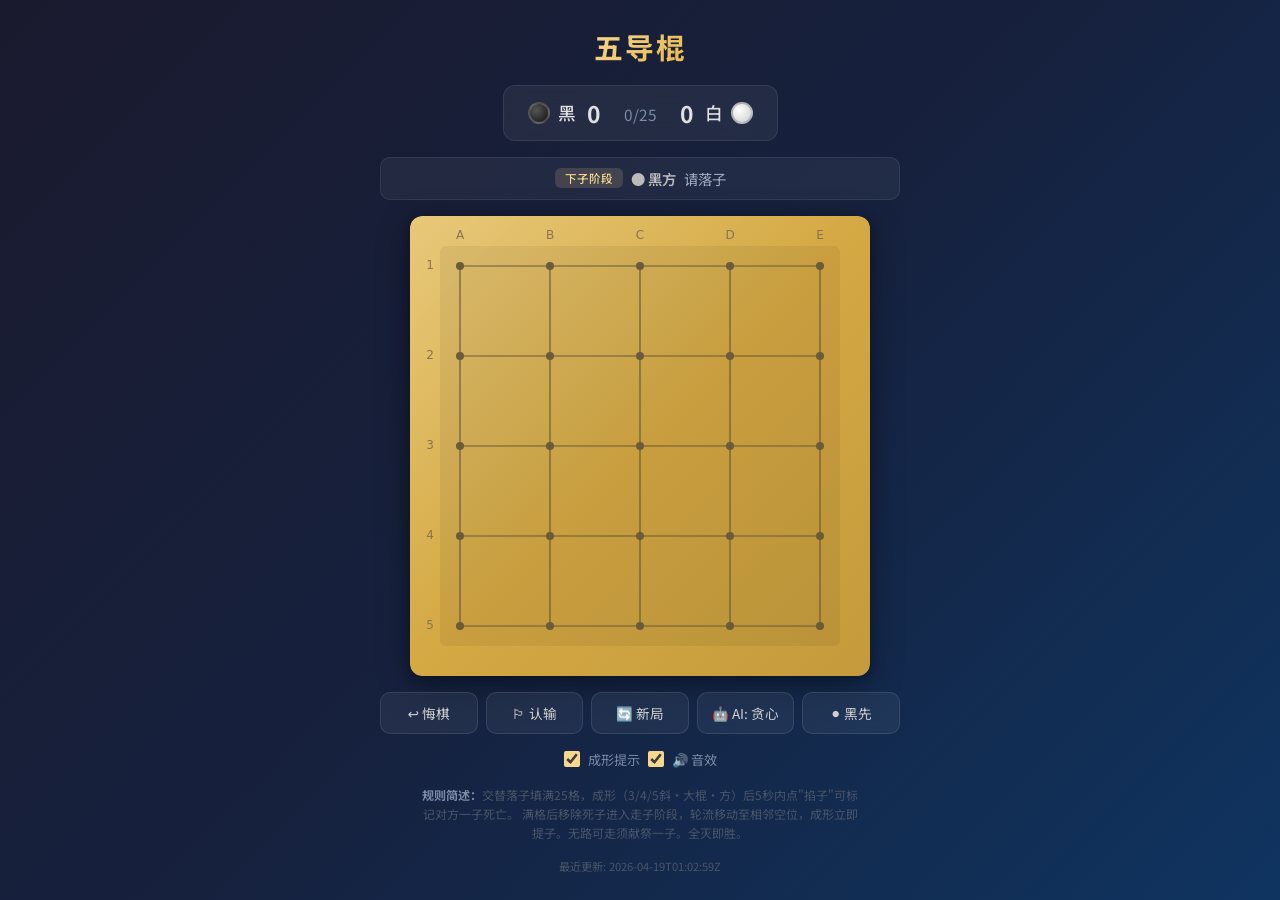
==== index.html @ 0c334ce9 "fix(ui): Improve mobile layout and add update timestamp - Align content to top on mobile to reduce h" ====
<!DOCTYPE html>
<html lang="zh">
<head>
  <meta charset="UTF-8">
  <meta name="viewport" content="width=device-width, initial-scale=1.0">
  <title>五导棍</title>
  <link rel="stylesheet" href="src/css/style.css">
</head>
<body>
  <div class="container">
    <div class="header">
      <h1>五导棍</h1>
      <div class="subtitle"></div>
    </div>

    <div class="score-panel">
      <div class="score-side">
        <span class="piece-icon black"></span>
        <span>黑</span>
        <span class="count" id="count-b">0</span>
      </div>
      <div class="score-divider">
        <span class="move-info" id="move-count">0/25</span>
      </div>
      <div class="score-side">
        <span class="count" id="count-w">0</span>
        <span>白</span>
        <span class="piece-icon white"></span>
      </div>
    </div>

    <div id="status">
      <span class="phase-tag">下子阶段</span>
      <span class="turn-indicator turn-black">● 黑方</span>
      <span class="status-msg">请落子</span>
    </div>

    <canvas id="board"></canvas>
    <div id="winner-overlay" onclick="this.classList.remove('show')"></div>
    <div id="phase-overlay"></div>

    <button id="btn-claim" onclick="Board.pauseTimer()">
      <div id="timer-fill"></div>
      <span class="claim-text">🎯 请掐子！</span>
    </button>

    <div class="controls">
      <button onclick="Board.undoMove()">↩ 悔棋</button>
      <button onclick="Board.surrender()">🏳 认输</button>
      <button onclick="Board.newGame()">🔄 新局</button>
      <select id="ai-select" onchange="Board.setAI(this.value)">
        <option value="">👥 双人对战</option>
        <option value="random">🤖 AI: 随机</option>
        <option value="greedy" selected>🤖 AI: 贪心</option>
        <option value="minimax">🤖 AI: 极小极大</option>
        <option value="mcts">🤖 AI: 蒙特卡洛</option>
        <option value="negamax">🤖 AI: 深度搜索</option>
      </select>
      <select id="first-select" onchange="Board.setFirst(this.value)">
        <option value="B">⚫ 黑先</option>
        <option value="W">⚪ 白先</option>
      </select>
    </div>

    <div class="toggle-row">
      <input type="checkbox" id="hints-toggle" checked onchange="Board.setHints(this.checked)">
      <label for="hints-toggle">成形提示</label>
      <input type="checkbox" id="sound-toggle" checked onchange="Board.setSound(this.checked)">
      <label for="sound-toggle">🔊 音效</label>
    </div>

    <div class="rules">
      <b>规则简述：</b>交替落子填满25格，成形（3/4/5斜·大棍·方）后5秒内点"掐子"可标记对方一子死亡。
      满格后移除死子进入走子阶段，轮流移动至相邻空位，成形立即提子。无路可走须献祭一子。全灭即胜。
    </div>

    <div class="update-time">最近更新: 2026-04-19T01:02:59Z</div>
  </div>

  <script src="src/js/formation.js"></script>
  <script src="src/js/game.js"></script>
  <script src="src/js/ai/eval.js"></script>
  <script src="src/js/ai/random.js"></script>
  <script src="src/js/ai/greedy.js"></script>
  <script src="src/js/ai/minimax.js"></script>
  <script src="src/js/ai/mcts.js"></script>
  <script src="src/js/ai/negamax.js"></script>
  <script src="src/js/ai/ai.js"></script>
  <script src="src/js/sound.js"></script>
  <script src="src/js/board.js"></script>
  <script>Board.init(document.getElementById('board'));</script>
</body>
</html>
---- src/css/style.css ----
@import url('https://fonts.googleapis.com/css2?family=Noto+Sans+SC:wght@400;500;700&display=swap');

* { margin: 0; padding: 0; box-sizing: border-box; }

body {
  font-family: 'Noto Sans SC', 'SF Pro', system-ui, sans-serif;
  background: linear-gradient(135deg, #1a1a2e 0%, #16213e 50%, #0f3460 100%);
  color: #e0e0e0;
  min-height: 100vh;
  display: flex;
  justify-content: center;
  align-items: center;
  padding: 20px;
}

.container {
  display: flex;
  flex-direction: column;
  align-items: center;
  gap: 16px;
  max-width: 520px;
  width: 100%;
}

/* Header */
.header {
  text-align: center;
}
.header h1 {
  font-size: 1.8em;
  font-weight: 700;
  background: linear-gradient(135deg, #f5d78e, #e8b84b);
  -webkit-background-clip: text;
  -webkit-text-fill-color: transparent;
  letter-spacing: 2px;
}
.header .subtitle {
  font-size: 0.85em;
  color: #7a8ba6;
  margin-top: 2px;
}

/* Score panel */
.score-panel {
  display: flex;
  align-items: center;
  gap: 20px;
  background: rgba(255,255,255,0.06);
  border: 1px solid rgba(255,255,255,0.08);
  border-radius: 12px;
  padding: 10px 24px;
  backdrop-filter: blur(10px);
}
.score-side {
  display: flex;
  align-items: center;
  gap: 8px;
  font-size: 1.1em;
  font-weight: 500;
}
.score-side .piece-icon {
  width: 22px; height: 22px;
  border-radius: 50%;
  display: inline-block;
  border: 2px solid rgba(255,255,255,0.2);
}
.piece-icon.black { background: radial-gradient(circle at 35% 35%, #555, #111); }
.piece-icon.white { background: radial-gradient(circle at 35% 35%, #fff, #ccc); border-color: rgba(0,0,0,0.2); }
.score-side .count { font-size: 1.3em; font-weight: 700; min-width: 20px; text-align: center; }
.score-divider { color: #4a5568; font-size: 1.2em; }
.move-info { font-size: 0.8em; color: #7a8ba6; }

/* Status bar */
#status {
  background: rgba(255,255,255,0.05);
  border: 1px solid rgba(255,255,255,0.08);
  border-radius: 10px;
  padding: 10px 18px;
  font-size: 0.9em;
  min-height: 42px;
  display: flex;
  align-items: center;
  gap: 8px;
  flex-wrap: wrap;
  width: 100%;
  justify-content: center;
}
.phase-tag {
  background: rgba(245,215,142,0.15);
  color: #f5d78e;
  padding: 2px 10px;
  border-radius: 6px;
  font-size: 0.8em;
  font-weight: 500;
}
.turn-indicator {
  font-weight: 600;
}
.turn-black { color: #bbb; }
.turn-white { color: #fff; }
.status-msg { color: #a0aec0; }

/* Claim button with integrated timer */
#btn-claim {
  visibility: hidden;
  display: flex;
  align-items: center;
  justify-content: center;
  position: relative;
  overflow: hidden;
  width: 100%;
  padding: 16px;
  border: none;
  border-radius: 12px;
  font-size: 1.15em;
  font-weight: 700;
  font-family: inherit;
  cursor: pointer;
  background: rgba(46,204,113,0.15);
  border: 2px solid rgba(46,204,113,0.4);
  color: #fff;
  transition: transform 0.1s;
}
#btn-claim #timer-fill {
  position: absolute;
  top: 0; left: 0;
  height: 100%;
  width: 100%;
  background: linear-gradient(135deg, #27ae60, #2ecc71);
  border-radius: 10px;
  transition: width 50ms linear;
  z-index: 0;
}
#btn-claim .claim-text {
  position: relative;
  z-index: 1;
  text-shadow: 0 1px 4px rgba(0,0,0,0.4);
}
#btn-claim.active {
  visibility: visible;
  animation: claimPulse 0.8s ease-in-out infinite alternate;
}
#btn-claim:hover { transform: scale(1.02); }
#btn-claim:active { transform: scale(0.98); }
@keyframes claimPulse {
  from { box-shadow: 0 4px 16px rgba(46,204,113,0.3); }
  to { box-shadow: 0 4px 28px rgba(46,204,113,0.6), 0 0 40px rgba(46,204,113,0.15); }
}

/* Canvas */
canvas {
  border-radius: 12px;
  box-shadow: 0 8px 32px rgba(0,0,0,0.4), 0 2px 8px rgba(0,0,0,0.2);
  cursor: pointer;
  max-width: 100%;
  height: auto !important;
  touch-action: none;
}

/* Winner overlay */
#winner-overlay {
  display: none;
  position: fixed;
  inset: 0;
  background: rgba(0,0,0,0.7);
  z-index: 100;
  justify-content: center;
  align-items: center;
  font-size: 3em;
  font-weight: 700;
  color: #f5d78e;
  text-shadow: 0 0 40px rgba(245,215,142,0.6), 0 4px 12px rgba(0,0,0,0.5);
  cursor: pointer;
}
#winner-overlay.show { display: flex; animation: winFadeIn 0.4s ease-out; }
@keyframes winFadeIn {
  from { opacity: 0; transform: scale(0.8); }
  to { opacity: 1; transform: scale(1); }
}

/* Phase transition overlay */
#phase-overlay {
  display: none;
  position: fixed;
  inset: 0;
  background: rgba(0,0,0,0.75);
  z-index: 100;
  justify-content: center;
  align-items: center;
  flex-direction: column;
  gap: 12px;
  font-weight: 700;
  color: #fff;
  text-shadow: 0 0 30px rgba(100,180,255,0.6), 0 4px 12px rgba(0,0,0,0.5);
  cursor: pointer;
}
#phase-overlay.show { display: flex; animation: phaseFadeIn 0.5s ease-out; }
#phase-overlay .phase-title { font-size: 2.8em; }
#phase-overlay .phase-sub { font-size: 1em; color: #a0c4ff; font-weight: 400; }
@keyframes phaseFadeIn {
  0% { opacity: 0; transform: scale(0.6); }
  60% { opacity: 1; transform: scale(1.05); }
  100% { transform: scale(1); }
}

/* Controls */
.controls {
  display: flex;
  gap: 8px;
  width: 100%;
  flex-wrap: wrap;
}
.controls button, .controls select {
  flex: 1;
  min-width: 80px;
  padding: 10px 14px;
  border: 1px solid rgba(255,255,255,0.1);
  border-radius: 10px;
  font-size: 0.85em;
  font-family: inherit;
  cursor: pointer;
  background: rgba(255,255,255,0.06);
  color: #d0d0d0;
  backdrop-filter: blur(10px);
  transition: background 0.2s, border-color 0.2s;
}
.controls button:hover, .controls select:hover {
  background: rgba(255,255,255,0.12);
  border-color: rgba(255,255,255,0.2);
}
.controls select { appearance: none; text-align: center; }
.controls select option { background: #1a1a2e; color: #e0e0e0; }

.toggle-row {
  display: flex;
  align-items: center;
  justify-content: center;
  gap: 8px;
  font-size: 0.82em;
  color: #7a8ba6;
}
.toggle-row input[type=checkbox] {
  accent-color: #f5d78e;
  width: 16px; height: 16px;
}

/* Rules */
.rules {
  font-size: 0.75em;
  color: #4a5568;
  line-height: 1.6;
  text-align: center;
  max-width: 460px;
  padding: 0 10px;
}
.rules b { color: #7a8ba6; }

.update-time {
  font-size: 0.7em;
  color: #4a5568;
}

/* Mobile responsive */
@media (max-width: 520px) {
  body { padding: 12px; align-items: flex-start; }
  .container { gap: 10px; }
  .header h1 { font-size: 1.4em; }
  .score-panel { padding: 8px 16px; gap: 14px; }
  #status { font-size: 0.82em; padding: 8px 12px; }
  #btn-claim { padding: 12px; font-size: 1em; }
  .controls button, .controls select { padding: 8px 10px; font-size: 0.8em; min-width: 60px; }
  .rules { font-size: 0.7em; }
}
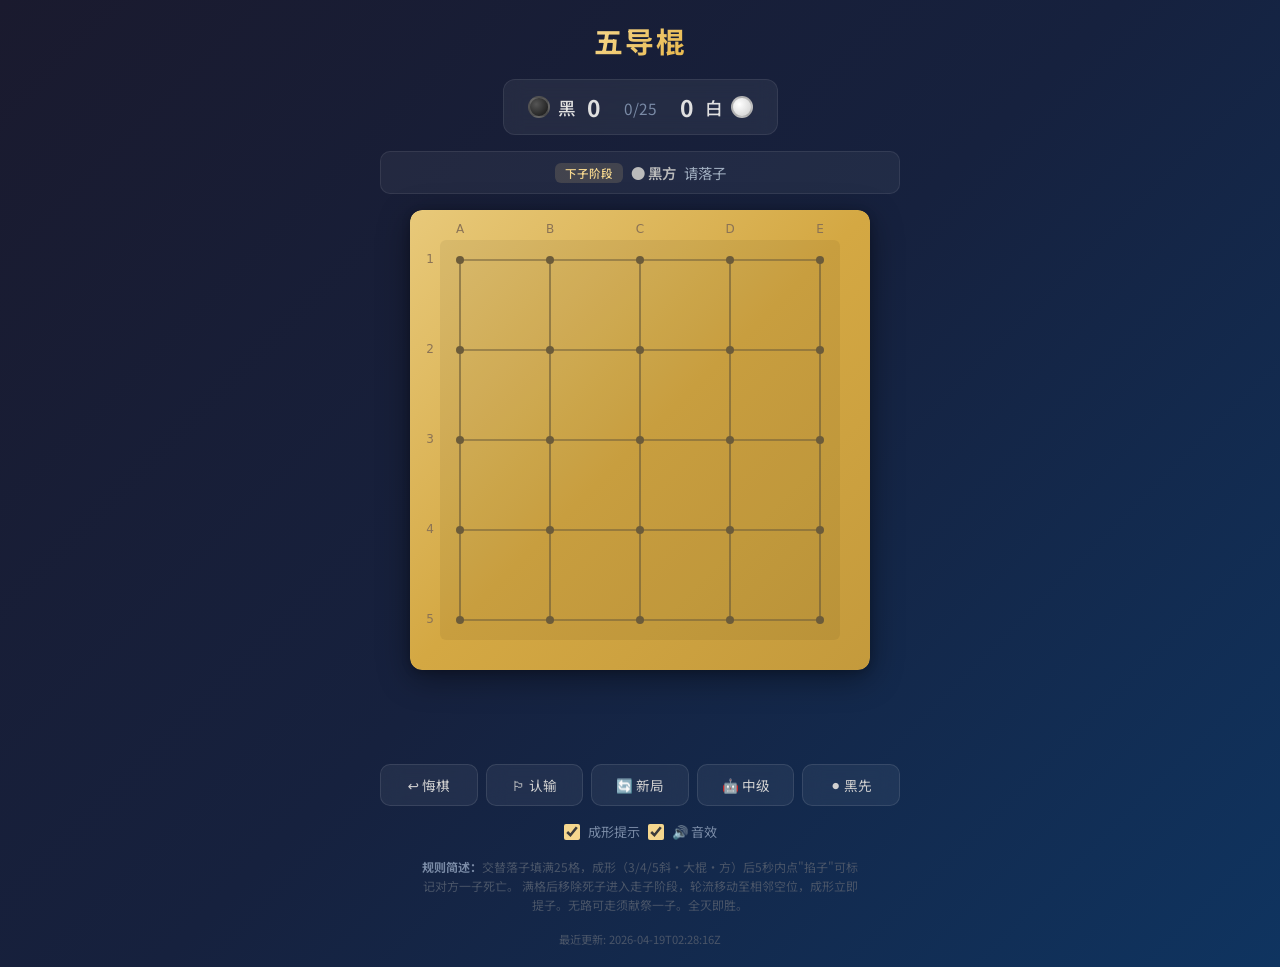
==== commit 37221d0d: "feat(ai): Rename AI levels to 初级/中级/高级/专家/大师" ====
--- a/index.html
+++ b/index.html
@@ -50,11 +50,11 @@
       <button onclick="Board.newGame()">🔄 新局</button>
       <select id="ai-select" onchange="Board.setAI(this.value)">
         <option value="">👥 双人对战</option>
-        <option value="random">🤖 AI: 随机</option>
-        <option value="greedy" selected>🤖 AI: 贪心</option>
-        <option value="minimax">🤖 AI: 极小极大</option>
-        <option value="mcts">🤖 AI: 蒙特卡洛</option>
-        <option value="negamax">🤖 AI: 深度搜索</option>
+        <option value="random">🤖 初级</option>
+        <option value="greedy" selected>🤖 中级</option>
+        <option value="minimax">🤖 高级</option>
+        <option value="mcts">🤖 专家</option>
+        <option value="negamax">🤖 大师</option>
       </select>
       <select id="first-select" onchange="Board.setFirst(this.value)">
         <option value="B">⚫ 黑先</option>
@@ -74,7 +74,7 @@
       满格后移除死子进入走子阶段，轮流移动至相邻空位，成形立即提子。无路可走须献祭一子。全灭即胜。
     </div>
 
-    <div class="update-time">最近更新: 2026-04-19T01:02:59Z</div>
+    <div class="update-time">最近更新: 2026-04-19T02:28:16Z</div>
   </div>
 
   <script src="src/js/formation.js"></script>
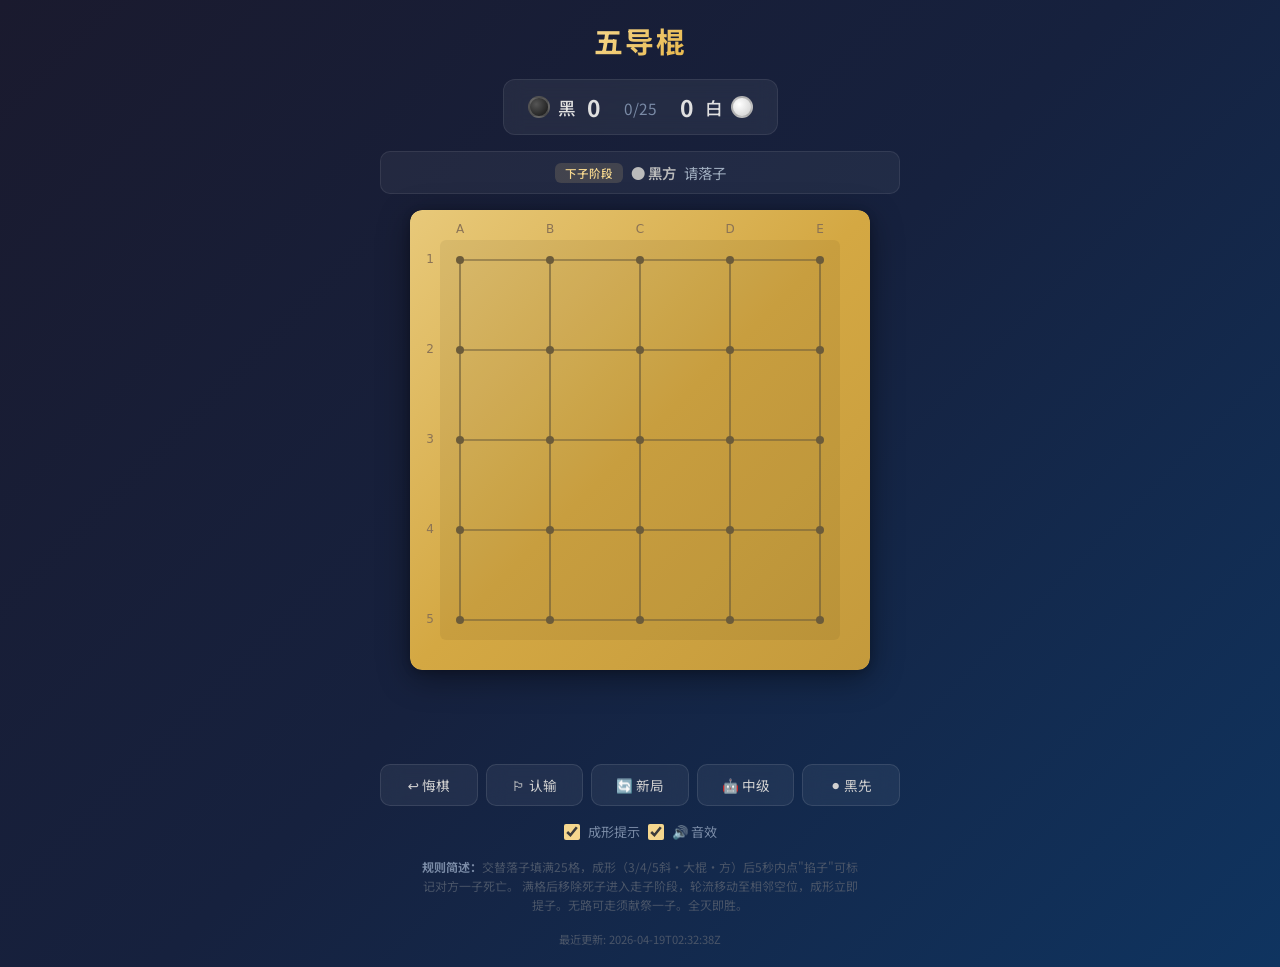
==== commit 986360fa: "fix(ai): Add pinch simulation to minimax/negamax/mcts search All three search algorithms now simulat" ====
--- a/index.html
+++ b/index.html
@@ -74,7 +74,7 @@
       满格后移除死子进入走子阶段，轮流移动至相邻空位，成形立即提子。无路可走须献祭一子。全灭即胜。
     </div>
 
-    <div class="update-time">最近更新: 2026-04-19T02:28:16Z</div>
+    <div class="update-time">最近更新: 2026-04-19T02:32:38Z</div>
   </div>
 
   <script src="src/js/formation.js"></script>
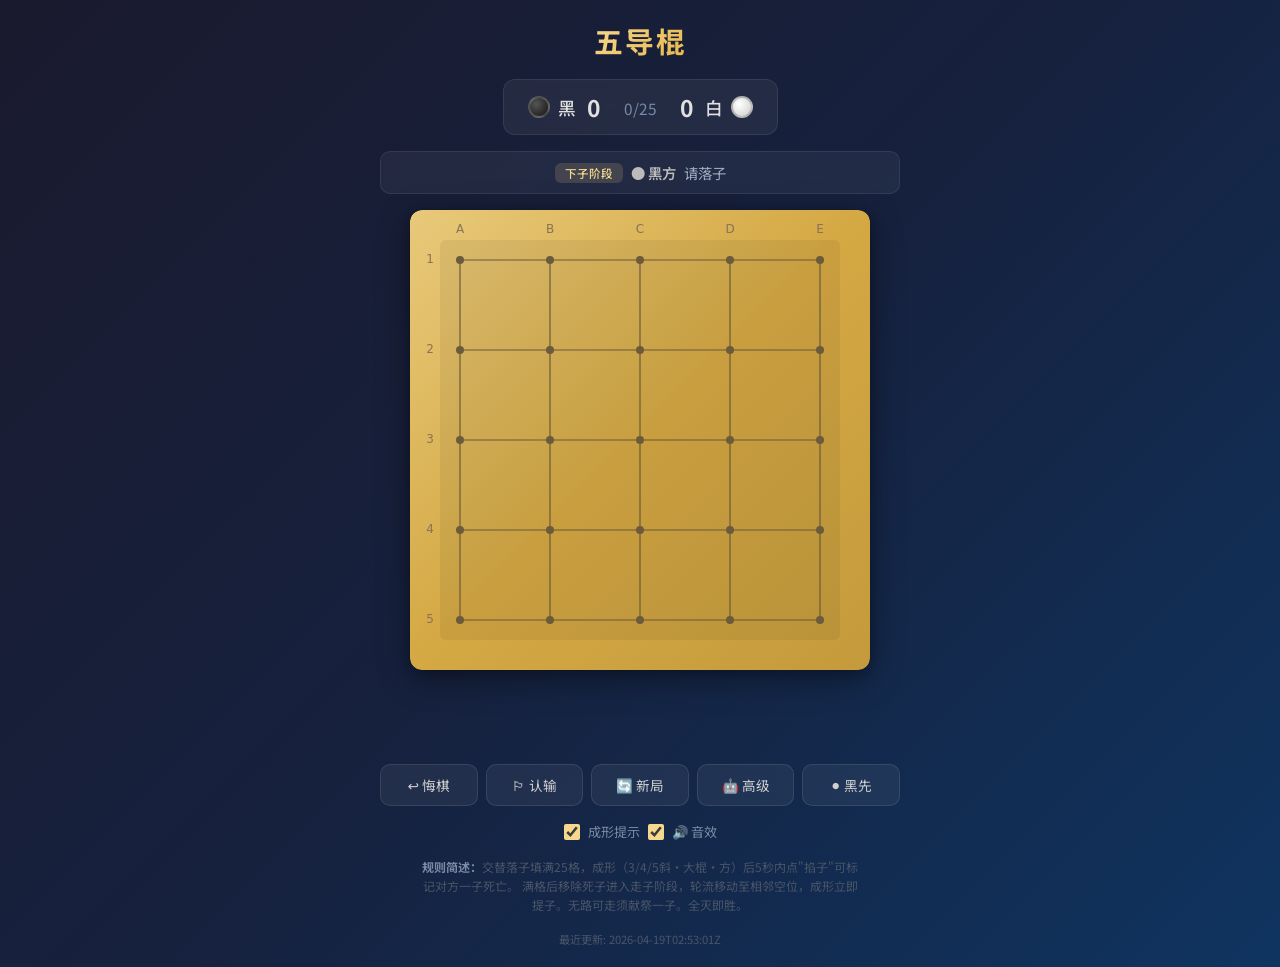
==== commit 7b48b02a: "fix(ai): Reorder AI levels by actual strength from tournament results Tournament results (6 games pe" ====
--- a/index.html
+++ b/index.html
@@ -51,10 +51,10 @@
       <select id="ai-select" onchange="Board.setAI(this.value)">
         <option value="">👥 双人对战</option>
         <option value="random">🤖 初级</option>
-        <option value="greedy" selected>🤖 中级</option>
-        <option value="minimax">🤖 高级</option>
+        <option value="negamax">🤖 中级</option>
+        <option value="greedy" selected>🤖 高级</option>
         <option value="mcts">🤖 专家</option>
-        <option value="negamax">🤖 大师</option>
+        <option value="minimax">🤖 大师</option>
       </select>
       <select id="first-select" onchange="Board.setFirst(this.value)">
         <option value="B">⚫ 黑先</option>
@@ -74,7 +74,7 @@
       满格后移除死子进入走子阶段，轮流移动至相邻空位，成形立即提子。无路可走须献祭一子。全灭即胜。
     </div>
 
-    <div class="update-time">最近更新: 2026-04-19T02:32:38Z</div>
+    <div class="update-time">最近更新: 2026-04-19T02:53:01Z</div>
   </div>
 
   <script src="src/js/formation.js"></script>
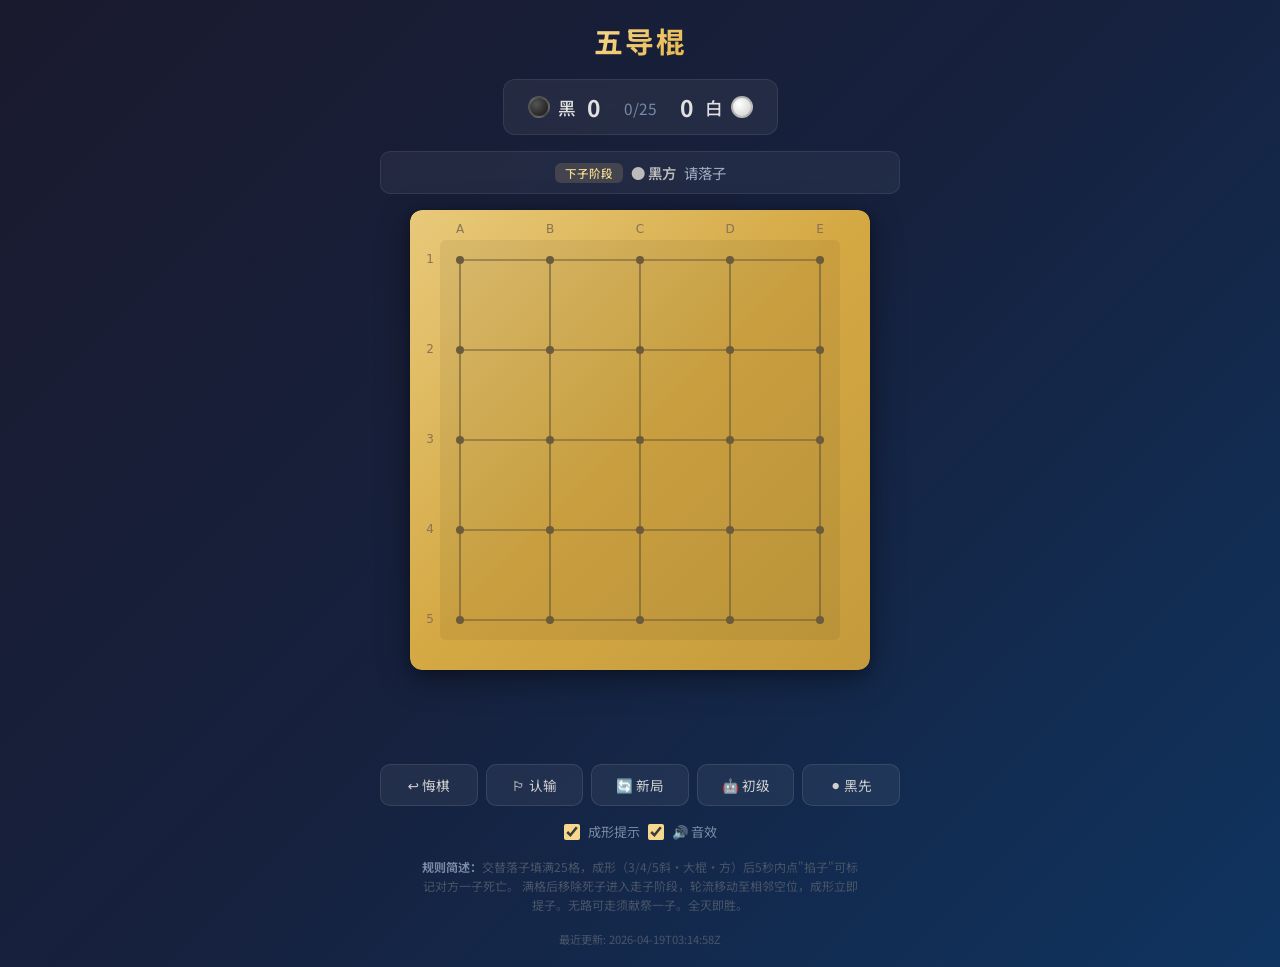
==== commit bb0531ec: "refactor(ai): Keep only top 3 AI levels: 初级/中级/高级 Remove Random and Negamax (weakest AIs). Remaining" ====
--- a/index.html
+++ b/index.html
@@ -50,11 +50,9 @@
       <button onclick="Board.newGame()">🔄 新局</button>
       <select id="ai-select" onchange="Board.setAI(this.value)">
         <option value="">👥 双人对战</option>
-        <option value="random">🤖 初级</option>
-        <option value="negamax">🤖 中级</option>
-        <option value="greedy" selected>🤖 高级</option>
-        <option value="mcts">🤖 专家</option>
-        <option value="minimax">🤖 大师</option>
+        <option value="greedy" selected>🤖 初级</option>
+        <option value="mcts">🤖 中级</option>
+        <option value="minimax">🤖 高级</option>
       </select>
       <select id="first-select" onchange="Board.setFirst(this.value)">
         <option value="B">⚫ 黑先</option>
@@ -74,7 +72,7 @@
       满格后移除死子进入走子阶段，轮流移动至相邻空位，成形立即提子。无路可走须献祭一子。全灭即胜。
     </div>
 
-    <div class="update-time">最近更新: 2026-04-19T02:53:01Z</div>
+    <div class="update-time">最近更新: 2026-04-19T03:14:58Z</div>
   </div>
 
   <script src="src/js/formation.js"></script>
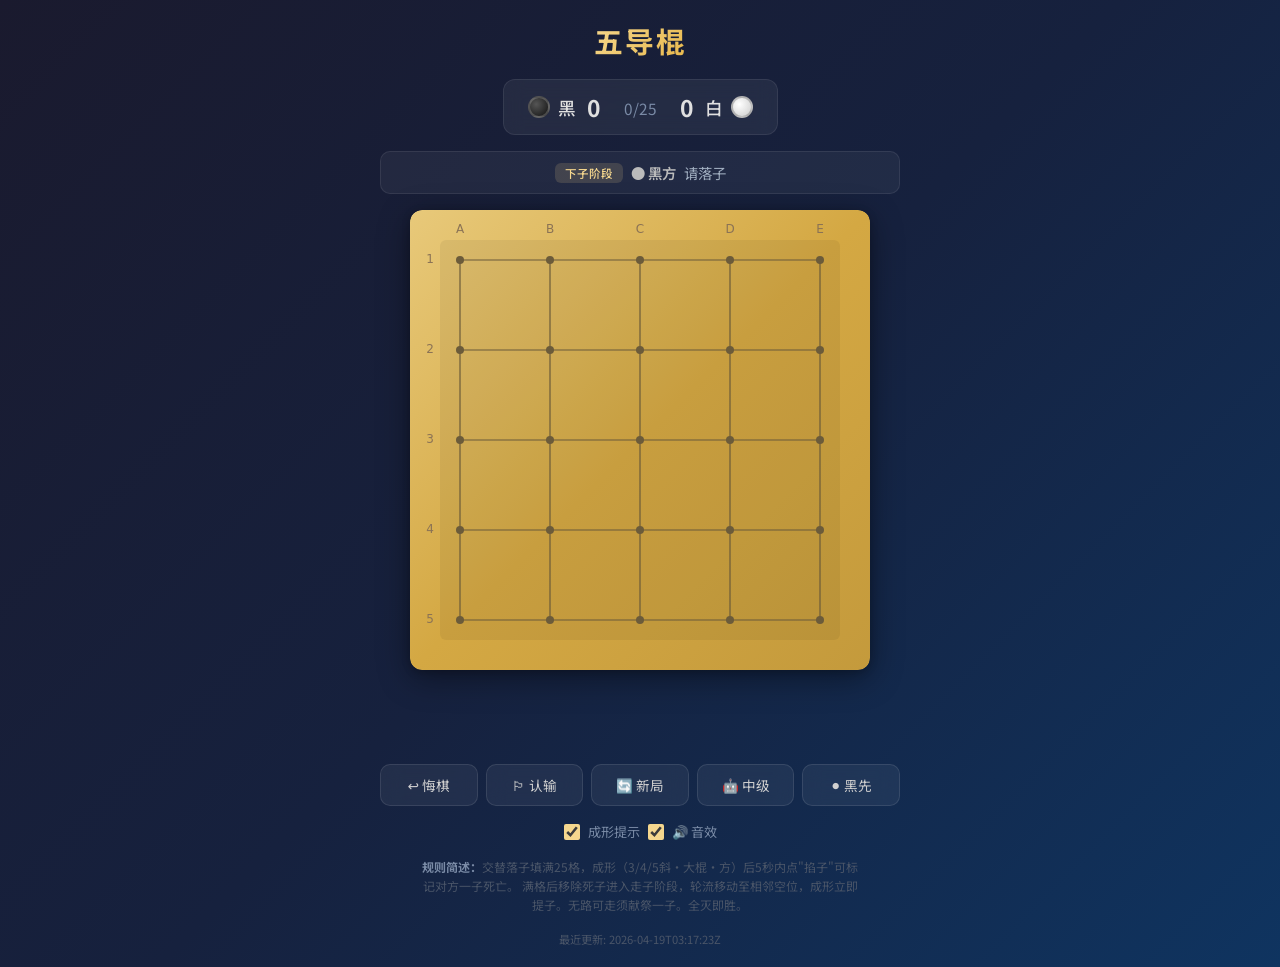
==== commit ed8ec5b0: "chore(ui): Default AI selection to 中级 (MCTS)" ====
--- a/index.html
+++ b/index.html
@@ -50,8 +50,8 @@
       <button onclick="Board.newGame()">🔄 新局</button>
       <select id="ai-select" onchange="Board.setAI(this.value)">
         <option value="">👥 双人对战</option>
-        <option value="greedy" selected>🤖 初级</option>
-        <option value="mcts">🤖 中级</option>
+        <option value="greedy">🤖 初级</option>
+        <option value="mcts" selected>🤖 中级</option>
         <option value="minimax">🤖 高级</option>
       </select>
       <select id="first-select" onchange="Board.setFirst(this.value)">
@@ -72,7 +72,7 @@
       满格后移除死子进入走子阶段，轮流移动至相邻空位，成形立即提子。无路可走须献祭一子。全灭即胜。
     </div>
 
-    <div class="update-time">最近更新: 2026-04-19T03:14:58Z</div>
+    <div class="update-time">最近更新: 2026-04-19T03:17:23Z</div>
   </div>
 
   <script src="src/js/formation.js"></script>
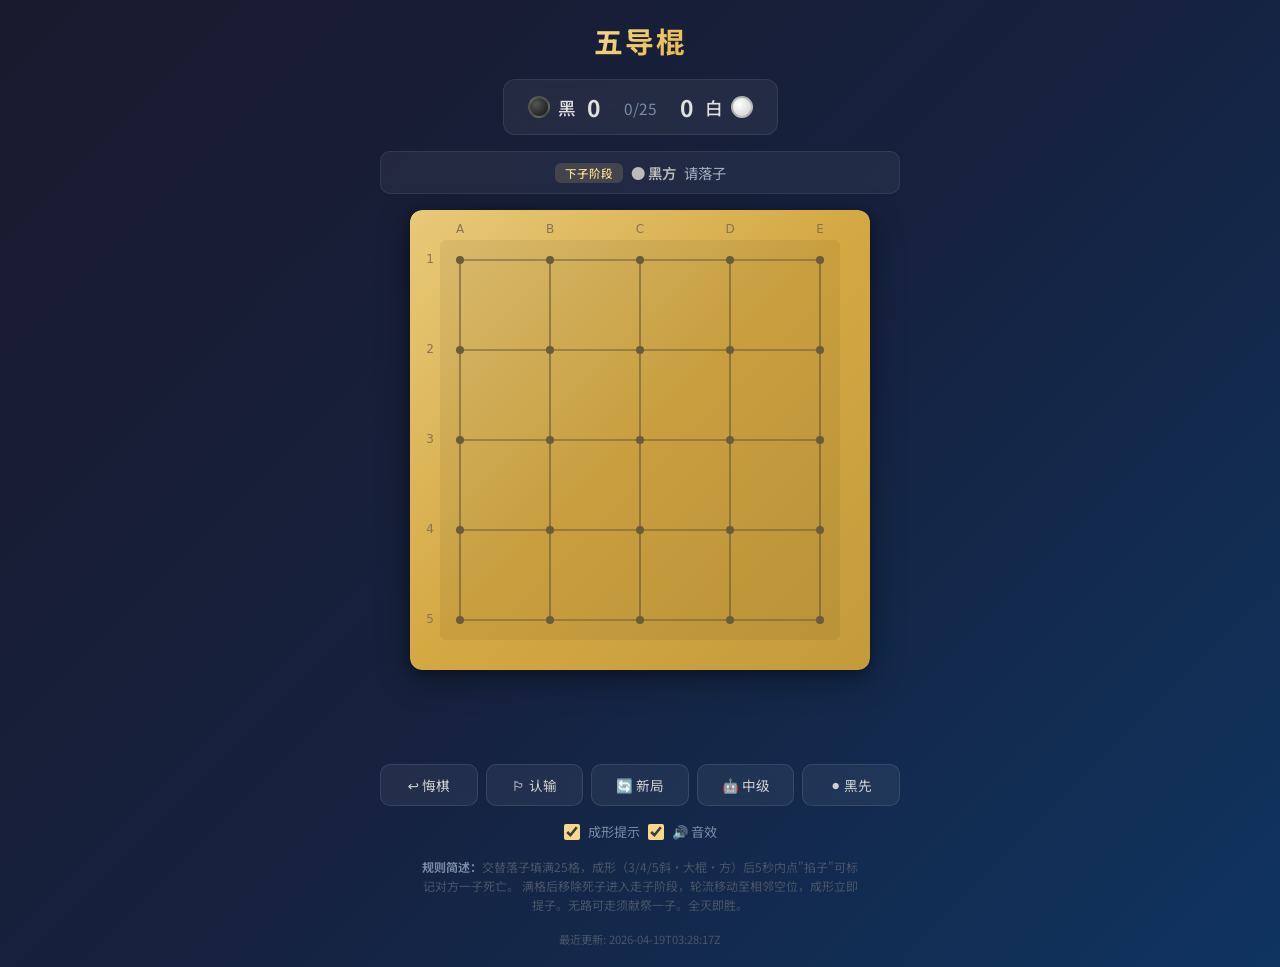
==== commit 303b0166: "feat(ai): Strengthen all AI levels with improved evaluation Evaluation improvements: - Terminal stat" ====
--- a/index.html
+++ b/index.html
@@ -72,7 +72,7 @@
       满格后移除死子进入走子阶段，轮流移动至相邻空位，成形立即提子。无路可走须献祭一子。全灭即胜。
     </div>
 
-    <div class="update-time">最近更新: 2026-04-19T03:17:23Z</div>
+    <div class="update-time">最近更新: 2026-04-19T03:28:17Z</div>
   </div>
 
   <script src="src/js/formation.js"></script>
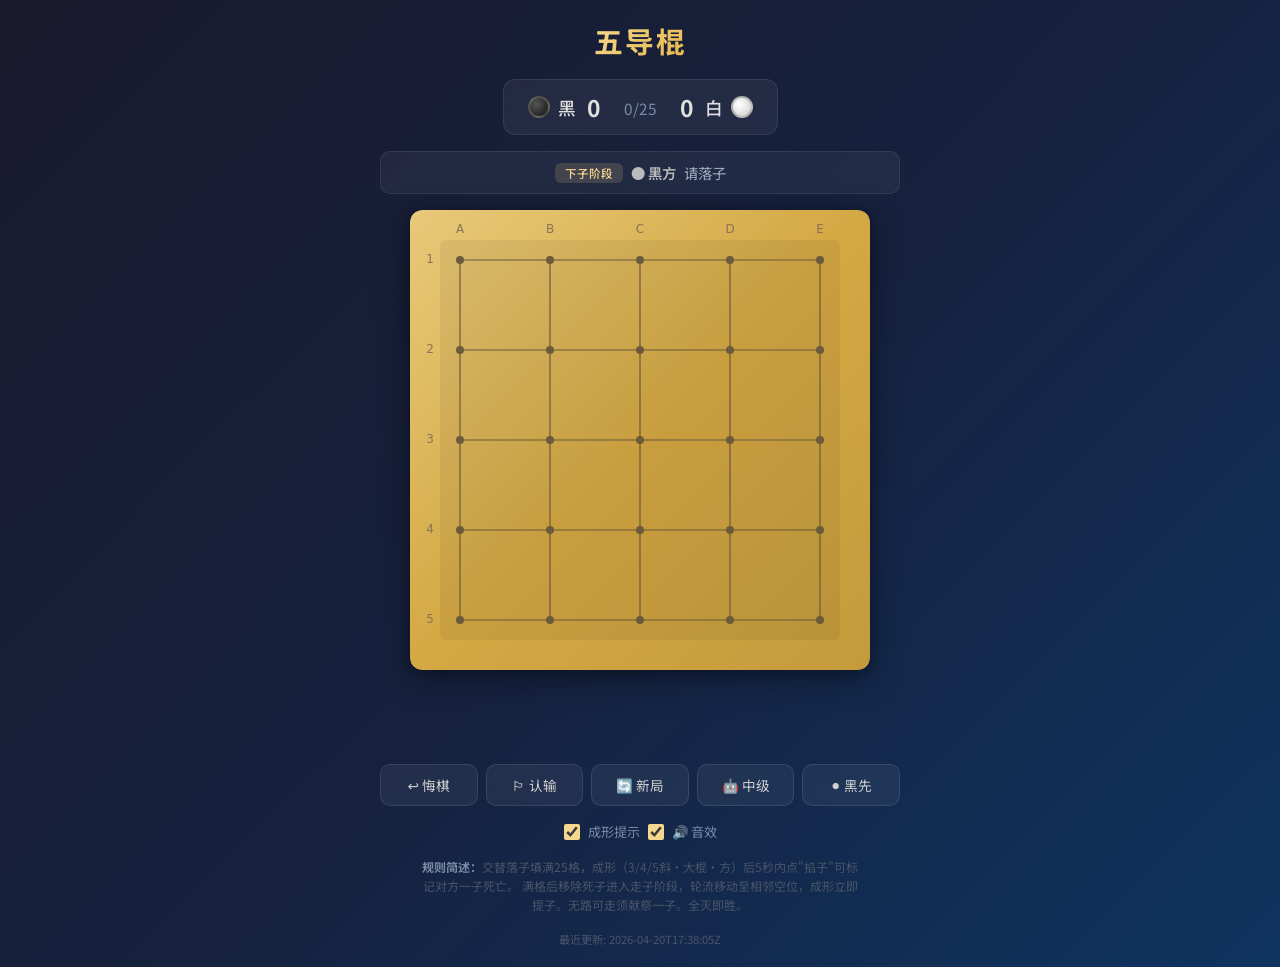
==== commit adc31b37: "update docs" ====
--- a/index.html
+++ b/index.html
@@ -72,7 +72,7 @@
       满格后移除死子进入走子阶段，轮流移动至相邻空位，成形立即提子。无路可走须献祭一子。全灭即胜。
     </div>
 
-    <div class="update-time">最近更新: 2026-04-19T03:28:17Z</div>
+    <div class="update-time">最近更新: 2026-04-20T17:38:05Z</div>
   </div>
 
   <script src="src/js/formation.js"></script>
